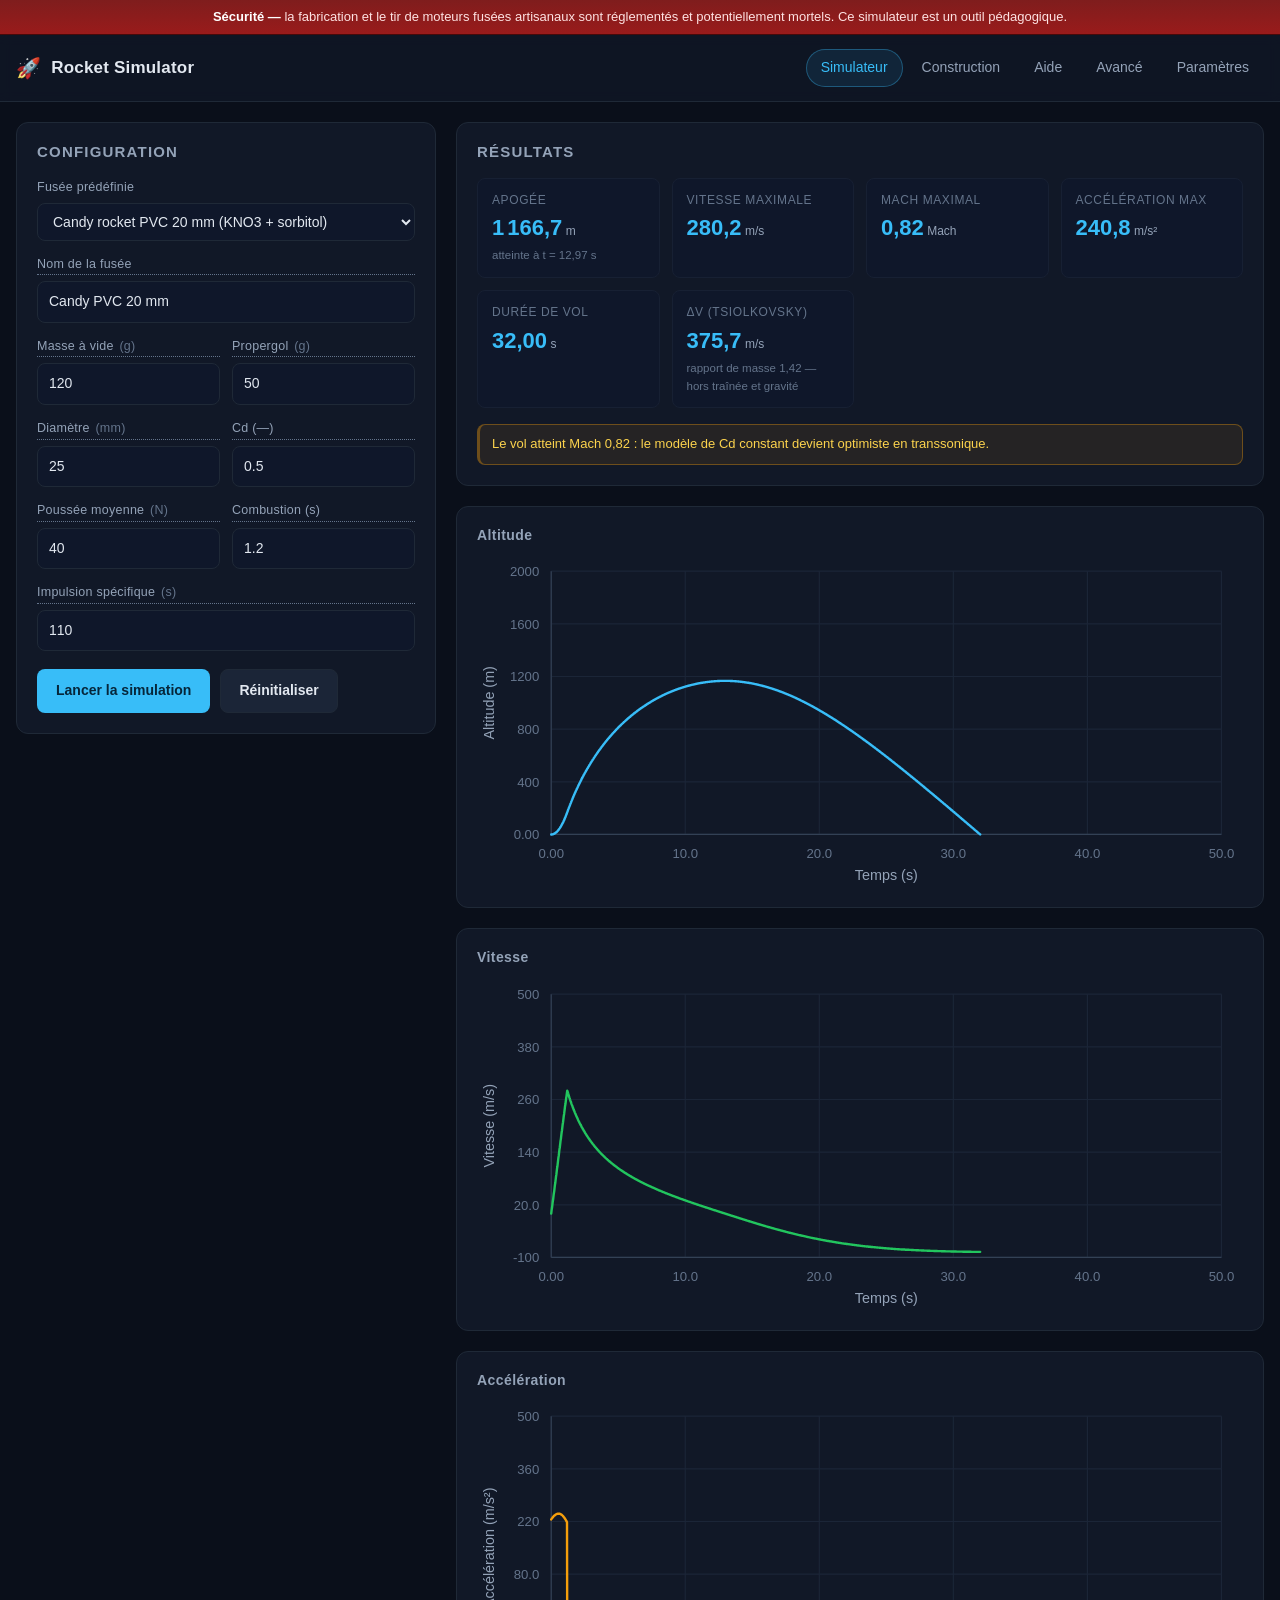
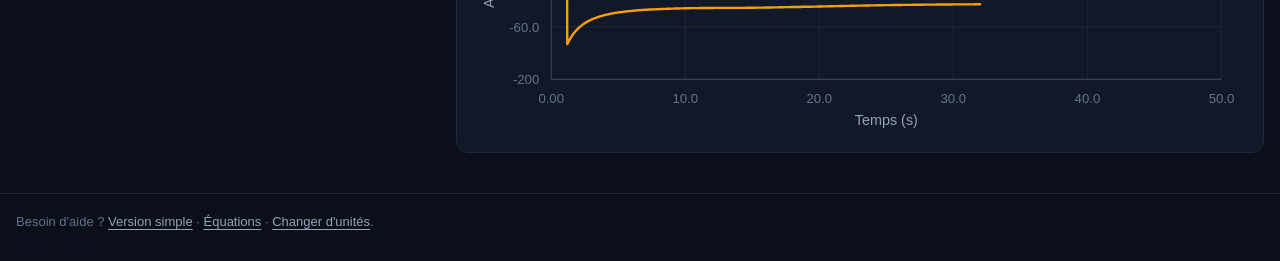
==== index.html @ daa478bb "init: rocket-simulator" ====
<!DOCTYPE html>
<html lang="fr">
<head>
  <meta charset="utf-8">
  <meta name="viewport" content="width=device-width, initial-scale=1">
  <title>Simulateur — Rocket Simulator</title>
  <meta name="description" content="Simulateur 1D de vol de fusée artisanale.">
  <link rel="icon" type="image/svg+xml" href="assets/favicon.svg">
  <link rel="stylesheet" href="css/reset.css">
  <link rel="stylesheet" href="css/style.css">
  <link rel="stylesheet" href="css/components.css">
</head>
<body>

  <p class="safety-banner" role="alert">
    <strong>Sécurité —</strong> la fabrication et le tir de moteurs fusées artisanaux sont
    réglementés et potentiellement mortels. Ce simulateur est un outil pédagogique.
  </p>

  <header class="site-header">
    <div class="wrap header-inner">
      <a class="brand" href="index.html">
        <span class="brand-mark" aria-hidden="true">🚀</span>
        <span>Rocket&nbsp;Simulator</span>
      </a>
      <nav class="site-nav" aria-label="Navigation principale">
        <a href="index.html" class="is-active" aria-current="page">Simulateur</a>
        <a href="builder.html">Construction</a>
        <a href="help.html">Aide</a>
        <a href="advanced.html">Avancé</a>
        <a href="settings.html">Paramètres</a>
      </nav>
    </div>
  </header>

  <main class="wrap layout">

    <section class="card" aria-labelledby="config-title">
      <h2 id="config-title" class="card-title">Configuration</h2>

      <label class="field">
        <span class="field-label">Fusée prédéfinie</span>
        <select id="preset-select"></select>
      </label>

      <form id="rocket-form" novalidate autocomplete="off">
        <label class="field">
          <span class="field-label" data-tip="Nom libre, sans effet sur la simulation.">Nom de la fusée</span>
          <input type="text" id="name" name="name" value="Ma fusée">
        </label>

        <div class="field-row">
          <label class="field">
            <span class="field-label" data-tip="Masse de la fusée sans le carburant (coque, coiffe, ailerettes)." tabindex="0">
              Masse à vide <span class="field-unit" data-unit-for="mass">(g)</span>
            </span>
            <input type="number" id="dryMass" name="dryMass" value="120" min="0.001" step="0.1">
          </label>
          <label class="field">
            <span class="field-label" data-tip="Masse du mélange carburant + comburant qui brûle pendant la combustion." tabindex="0">
              Propergol <span class="field-unit" data-unit-for="mass">(g)</span>
            </span>
            <input type="number" id="propellantMass" name="propellantMass" value="50" min="0" step="0.1">
          </label>
        </div>

        <div class="field-row">
          <label class="field">
            <span class="field-label" data-tip="Diamètre extérieur du corps de la fusée. Plus il est grand, plus la traînée est forte." tabindex="0">
              Diamètre <span class="field-unit" data-unit-for="length">(mm)</span>
            </span>
            <input type="number" id="diameter" name="diameter" value="25" min="1" step="0.1">
          </label>
          <label class="field">
            <span class="field-label" data-tip="Coefficient de traînée, sans unité. 0,3 = très aérodynamique ; 1,0 = forme plate." tabindex="0">
              Cd (—)
            </span>
            <input type="number" id="cd" name="cd" value="0.5" min="0.01" step="0.01">
          </label>
        </div>

        <div class="field-row">
          <label class="field">
            <span class="field-label" data-tip="Force exercée par le moteur pendant la combustion. 1 N ≈ poids d'une pomme (100 g)." tabindex="0">
              Poussée moyenne <span class="field-unit" data-unit-for="force">(N)</span>
            </span>
            <input type="number" id="thrust" name="thrust" value="40" min="0" step="0.1">
          </label>
          <label class="field">
            <span class="field-label" data-tip="Temps pendant lequel le moteur produit de la poussée." tabindex="0">
              Combustion (s)
            </span>
            <input type="number" id="burnTime" name="burnTime" value="1.2" min="0" step="0.01">
          </label>
        </div>

        <label class="field">
          <span class="field-label" data-tip="Impulsion spécifique : note d'efficacité du couple carburant/comburant. Solide amateur ≈ 100–130 s ; liquide pro ≈ 300–450 s." tabindex="0">
            Impulsion spécifique <span class="field-unit" data-unit-for="isp">(s)</span>
          </span>
          <input type="number" id="isp" name="isp" value="110" min="1" step="1">
        </label>
      </form>

      <div class="actions">
        <button type="button" class="btn btn-primary" id="run">Lancer la simulation</button>
        <button type="button" class="btn btn-ghost" id="reset">Réinitialiser</button>
      </div>

      <p class="errors" id="form-errors" role="status" aria-live="polite"></p>
    </section>

    <section class="col-right">
      <div class="card">
        <h2 class="card-title">Résultats</h2>
        <div id="results"></div>
      </div>

      <div class="card">
        <h3 class="chart-title">Altitude</h3>
        <div class="chart-host" id="chart-altitude"></div>
      </div>

      <div class="card">
        <h3 class="chart-title">Vitesse</h3>
        <div class="chart-host" id="chart-velocity"></div>
      </div>

      <div class="card">
        <h3 class="chart-title">Accélération</h3>
        <div class="chart-host" id="chart-acceleration"></div>
      </div>
    </section>

  </main>

  <footer class="site-footer">
    <div class="wrap">
      Besoin d'aide ? <a href="help.html">Version simple</a> ·
      <a href="advanced.html">Équations</a> ·
      <a href="settings.html">Changer d'unités</a>.
    </div>
  </footer>

  <script type="module" src="js/main.js"></script>
</body>
</html>
---- css/style.css ----
/* ==========================================================================
   1. Variables de thème
   ========================================================================== */
:root {
  --bg: #0a0f1a;
  --surface: #111827;
  --surface-alt: #0f172a;
  --border: #1f2937;
  --border-soft: #172033;

  --text: #e2e8f0;
  --text-muted: #94a3b8;
  --text-dim: #64748b;

  --accent: #38bdf8;
  --accent-strong: #0ea5e9;
  --ok: #22c55e;
  --warn: #f59e0b;
  --danger: #dc2626;

  --radius: 12px;
  --radius-sm: 8px;
  --pad: 20px;
  --gap: 20px;

  --font-sans: -apple-system, BlinkMacSystemFont, "Segoe UI", Roboto, Helvetica, Arial, sans-serif;
  --font-mono: ui-monospace, SFMono-Regular, Menlo, Consolas, "Liberation Mono", monospace;

  --shadow: 0 10px 30px rgba(0, 0, 0, 0.35);
  --max-width: 1280px;
}

/* ==========================================================================
   2. Base
   ========================================================================== */
body {
  background: var(--bg);
  color: var(--text);
  font-family: var(--font-sans);
  font-size: 15px;
  line-height: 1.55;
  min-height: 100vh;
  display: flex;
  flex-direction: column;
}

h1, h2, h3 {
  line-height: 1.25;
  font-weight: 650;
}

code, kbd, pre {
  font-family: var(--font-mono);
  font-size: 0.9em;
}

.wrap {
  width: 100%;
  max-width: var(--max-width);
  margin-inline: auto;
  padding-inline: 16px;
}

/* ==========================================================================
   3. Bandeau de sécurité (fixe, non fermable)
   ========================================================================== */
.safety-banner {
  position: sticky;
  top: 0;
  z-index: 100;
  background: linear-gradient(180deg, #7f1d1d, #991b1b);
  color: #fee2e2;
  font-size: 13px;
  line-height: 1.4;
  padding: 8px 16px;
  border-bottom: 1px solid #450a0a;
  text-align: center;
}

.safety-banner strong {
  color: #fff;
}

/* ==========================================================================
   4. En-tête + navigation
   ========================================================================== */
.site-header {
  border-bottom: 1px solid var(--border);
  background: rgba(17, 24, 39, 0.72);
  backdrop-filter: blur(6px);
}

.header-inner {
  display: flex;
  flex-wrap: wrap;
  align-items: center;
  justify-content: space-between;
  gap: 12px;
  padding-block: 14px;
}

.brand {
  display: inline-flex;
  align-items: center;
  gap: 10px;
  font-weight: 700;
  font-size: 17px;
  letter-spacing: 0.2px;
}

.brand-mark {
  font-size: 20px;
}

.site-nav {
  display: flex;
  flex-wrap: wrap;
  gap: 4px;
}

.site-nav a {
  padding: 7px 14px;
  border-radius: 999px;
  font-size: 14px;
  color: var(--text-muted);
  border: 1px solid transparent;
  transition: background 0.15s, color 0.15s, border-color 0.15s;
}

.site-nav a:hover {
  color: var(--text);
  background: #1b2537;
}

.site-nav a.is-active {
  color: var(--accent);
  background: rgba(56, 189, 248, 0.1);
  border-color: rgba(56, 189, 248, 0.35);
}

/* ==========================================================================
   5. Layout principal
   ========================================================================== */
main.layout {
  flex: 1;
  display: grid;
  grid-template-columns: minmax(320px, 420px) minmax(0, 1fr);
  gap: var(--gap);
  align-items: start;
  padding-block: var(--gap) 40px;
}

.col-right {
  display: grid;
  gap: var(--gap);
  min-width: 0;
}

.grid-2 {
  display: grid;
  grid-template-columns: repeat(auto-fit, minmax(280px, 1fr));
  gap: var(--gap);
}

/* ==========================================================================
   6. Pied de page
   ========================================================================== */
.site-footer {
  border-top: 1px solid var(--border);
  padding: 18px 0 28px;
  color: var(--text-dim);
  font-size: 13px;
}

.site-footer a {
  color: var(--text-muted);
  text-decoration: underline;
  text-underline-offset: 3px;
}

.site-footer a:hover {
  color: var(--accent);
}

/* ==========================================================================
   7. Responsive — 768px
   ========================================================================== */
@media (max-width: 768px) {
  main.layout {
    grid-template-columns: 1fr;
  }

  .header-inner {
    justify-content: center;
  }

  .safety-banner {
    font-size: 12px;
  }
}
---- css/components.css ----
/* ==========================================================================
   1. Cartes
   ========================================================================== */
.card {
  background: var(--surface);
  border: 1px solid var(--border);
  border-radius: var(--radius);
  padding: var(--pad);
}

.card + .card {
  margin-top: 0;
}

.card-title {
  font-size: 15px;
  text-transform: uppercase;
  letter-spacing: 0.08em;
  color: var(--text-muted);
  margin-bottom: 16px;
}

.chart-title {
  font-size: 14px;
  color: var(--text-muted);
  margin-bottom: 8px;
  letter-spacing: 0.03em;
}

/* ==========================================================================
   2. Boutons
   ========================================================================== */
.btn {
  display: inline-flex;
  align-items: center;
  justify-content: center;
  gap: 8px;
  padding: 10px 18px;
  border-radius: var(--radius-sm);
  font-size: 14px;
  font-weight: 600;
  border: 1px solid transparent;
  transition: background 0.15s, border-color 0.15s, color 0.15s, transform 0.05s;
}

.btn:active {
  transform: translateY(1px);
}

.btn-primary {
  background: var(--accent);
  color: #06263a;
}

.btn-primary:hover {
  background: var(--accent-strong);
}

.btn-ghost {
  background: #1b2537;
  color: var(--text);
  border-color: var(--border);
}

.btn-ghost:hover {
  background: #243149;
}

.btn:focus-visible {
  outline: 2px solid var(--accent);
  outline-offset: 2px;
}

.actions {
  display: flex;
  flex-wrap: wrap;
  gap: 10px;
  margin-top: 18px;
}

/* ==========================================================================
   3. Formulaires
   ========================================================================== */
.field {
  display: block;
  margin-bottom: 14px;
}

.field-label {
  display: block;
  font-size: 12.5px;
  color: var(--text-muted);
  margin-bottom: 6px;
  letter-spacing: 0.02em;
}

.field-row {
  display: grid;
  grid-template-columns: 1fr 1fr;
  gap: 12px;
}

input[type="text"],
input[type="number"],
select {
  width: 100%;
  background: var(--surface-alt);
  border: 1px solid var(--border);
  border-radius: var(--radius-sm);
  padding: 9px 11px;
  font-size: 14px;
  color: var(--text);
  transition: border-color 0.15s, box-shadow 0.15s;
}

input:focus,
select:focus {
  outline: none;
  border-color: var(--accent);
  box-shadow: 0 0 0 3px rgba(56, 189, 248, 0.16);
}

input[type="number"] {
  font-variant-numeric: tabular-nums;
}

.errors {
  margin-top: 12px;
  font-size: 13px;
  color: #fca5a5;
  display: none;
}

.errors.is-visible {
  display: block;
}

/* ==========================================================================
   4. Statistiques
   ========================================================================== */
.stat-grid {
  display: grid;
  grid-template-columns: repeat(auto-fit, minmax(150px, 1fr));
  gap: 12px;
}

.stat {
  background: var(--surface-alt);
  border: 1px solid var(--border-soft);
  border-radius: var(--radius-sm);
  padding: 12px 14px;
  display: flex;
  flex-direction: column;
  gap: 2px;
}

.stat-label {
  font-size: 12px;
  color: var(--text-dim);
  text-transform: uppercase;
  letter-spacing: 0.05em;
}

.stat-value {
  font-size: 22px;
  font-weight: 700;
  font-variant-numeric: tabular-nums;
  color: var(--accent);
}

.stat-value small {
  font-size: 12px;
  font-weight: 500;
  color: var(--text-muted);
}

.stat-hint {
  font-size: 11.5px;
  color: var(--text-dim);
}

/* ==========================================================================
   5. Avertissements
   ========================================================================== */
.warn-list {
  margin-top: 16px;
  display: grid;
  gap: 8px;
}

.warn-list li {
  background: rgba(245, 158, 11, 0.09);
  border: 1px solid rgba(245, 158, 11, 0.35);
  border-left-width: 3px;
  border-radius: var(--radius-sm);
  padding: 9px 12px;
  font-size: 13px;
  color: #fcd34d;
}

/* ==========================================================================
   6. Graphiques SVG
   ========================================================================== */
.chart-host {
  position: relative;
  width: 100%;
}

.chart {
  width: 100%;
  height: auto;
  overflow: visible;
}

.chart-grid {
  stroke: #1b2537;
  stroke-width: 1;
}

.chart-axis {
  stroke: #334155;
  stroke-width: 1;
}

.chart-tick {
  fill: var(--text-dim);
  font-size: 11px;
  font-family: var(--font-sans);
}

.chart-label {
  fill: var(--text-muted);
  font-size: 12px;
  font-family: var(--font-sans);
}

.chart-crosshair {
  stroke: var(--accent);
  stroke-width: 1;
  stroke-dasharray: 3 3;
}

.chart-tooltip {
  position: absolute;
  transform: translate(-50%, -150%);
  background: #020617;
  border: 1px solid var(--border);
  border-radius: 6px;
  padding: 4px 9px;
  font-size: 12px;
  font-variant-numeric: tabular-nums;
  white-space: nowrap;
  pointer-events: none;
  color: var(--text);
  box-shadow: var(--shadow);
}

/* ==========================================================================
   7. Builder — tableau des pièces & indicateur de stabilité
   ========================================================================== */
.parts-table {
  font-size: 13.5px;
}

.parts-table th,
.parts-table td {
  text-align: left;
  padding: 7px 10px;
  border-bottom: 1px solid var(--border-soft);
}

.parts-table th {
  color: var(--text-dim);
  font-weight: 500;
  font-size: 12px;
  text-transform: uppercase;
  letter-spacing: 0.05em;
}

.parts-table td.num {
  text-align: right;
  font-variant-numeric: tabular-nums;
}

.stability {
  display: flex;
  align-items: center;
  gap: 14px;
  margin-top: 8px;
  flex-wrap: wrap;
}

.stability-badge {
  font-size: 15px;
  font-weight: 700;
  padding: 8px 16px;
  border-radius: 999px;
  border: 1px solid;
  font-variant-numeric: tabular-nums;
}

.stability-badge[data-level="ok"] {
  color: var(--ok);
  border-color: rgba(34, 197, 94, 0.5);
  background: rgba(34, 197, 94, 0.1);
}

.stability-badge[data-level="warn"] {
  color: var(--warn);
  border-color: rgba(245, 158, 11, 0.5);
  background: rgba(245, 158, 11, 0.1);
}

.stability-badge[data-level="bad"] {
  color: #f87171;
  border-color: rgba(220, 38, 38, 0.5);
  background: rgba(220, 38, 38, 0.12);
}

.stability-text {
  font-size: 13px;
  color: var(--text-muted);
}

/* ==========================================================================
   8. Contenu éditorial (about)
   ========================================================================== */
.prose h2 {
  font-size: 20px;
  margin: 28px 0 10px;
}

.prose h2:first-child {
  margin-top: 0;
}

.prose h3 {
  font-size: 16px;
  margin: 20px 0 6px;
}

.prose p,
.prose li {
  color: var(--text-muted);
  margin-bottom: 10px;
}

.prose ul {
  list-style: disc;
  padding-left: 22px;
}

.prose li {
  margin-bottom: 6px;
}

.prose code {
  background: var(--surface-alt);
  border: 1px solid var(--border);
  border-radius: 5px;
  padding: 1px 6px;
  color: var(--accent);
}

.prose a {
  color: var(--accent);
  text-decoration: underline;
  text-underline-offset: 3px;
}

.callout {
  background: var(--surface-alt);
  border: 1px solid var(--border);
  border-left: 3px solid var(--accent);
  border-radius: var(--radius-sm);
  padding: 14px 16px;
  margin: 16px 0;
}

.callout-danger {
  border-left-color: var(--danger);
  background: rgba(220, 38, 38, 0.07);
}
/* ==========================================================================
   9. Tooltips (data-tip)
   ========================================================================== */
[data-tip] {
  position: relative;
  cursor: help;
  border-bottom: 1px dotted var(--text-dim);
}

[data-tip]:hover::after,
[data-tip]:focus-visible::after {
  content: attr(data-tip);
  position: absolute;
  bottom: calc(100% + 6px);
  left: 0;
  z-index: 200;
  width: max-content;
  max-width: 280px;
  padding: 8px 11px;
  background: #020617;
  color: var(--text);
  border: 1px solid var(--border);
  border-radius: 6px;
  font-size: 12px;
  font-weight: 400;
  line-height: 1.45;
  text-transform: none;
  letter-spacing: 0;
  white-space: normal;
  text-align: left;
  box-shadow: var(--shadow);
  pointer-events: none;
}

[data-tip]:focus-visible {
  outline: 2px solid var(--accent);
  outline-offset: 2px;
}

/* ==========================================================================
   10. Paramètres — blocs d'unités
   ========================================================================== */
.unit-card {
  margin-bottom: 16px;
}

.radio-row {
  display: flex;
  flex-wrap: wrap;
  gap: 8px;
}

.radio-pill {
  display: inline-flex;
  align-items: center;
  gap: 6px;
  padding: 7px 13px;
  border: 1px solid var(--border);
  border-radius: 999px;
  background: var(--surface-alt);
  font-size: 13.5px;
  cursor: pointer;
  transition: border-color 0.15s, background 0.15s;
}

.radio-pill:hover {
  border-color: var(--accent);
}

.radio-pill input[type="radio"] {
  accent-color: var(--accent);
  margin: 0;
}

.radio-pill:has(input:checked) {
  border-color: var(--accent);
  background: rgba(56, 189, 248, 0.1);
  color: var(--accent);
}

.unit-preview {
  margin-top: 8px;
  font-size: 12px;
  color: var(--text-dim);
  font-family: var(--font-mono);
}

.field-unit {
  color: var(--text-dim);
  font-weight: 400;
  margin-left: 2px;
}

/* ==========================================================================
   11. Texte de prose simplifié (help)
   ========================================================================== */
.prose-help h1 {
  font-size: 22px;
  margin-bottom: 14px;
}

.prose-help h2 {
  font-size: 18px;
  margin: 24px 0 8px;
  color: var(--accent);
}

.prose-help p,
.prose-help li {
  color: var(--text-muted);
  margin-bottom: 10px;
}

.prose-help ul {
  list-style: disc;
  padding-left: 22px;
}

.prose-help strong {
  color: var(--text);
}

.prose-help a {
  color: var(--accent);
  text-decoration: underline;
  text-underline-offset: 3px;
}
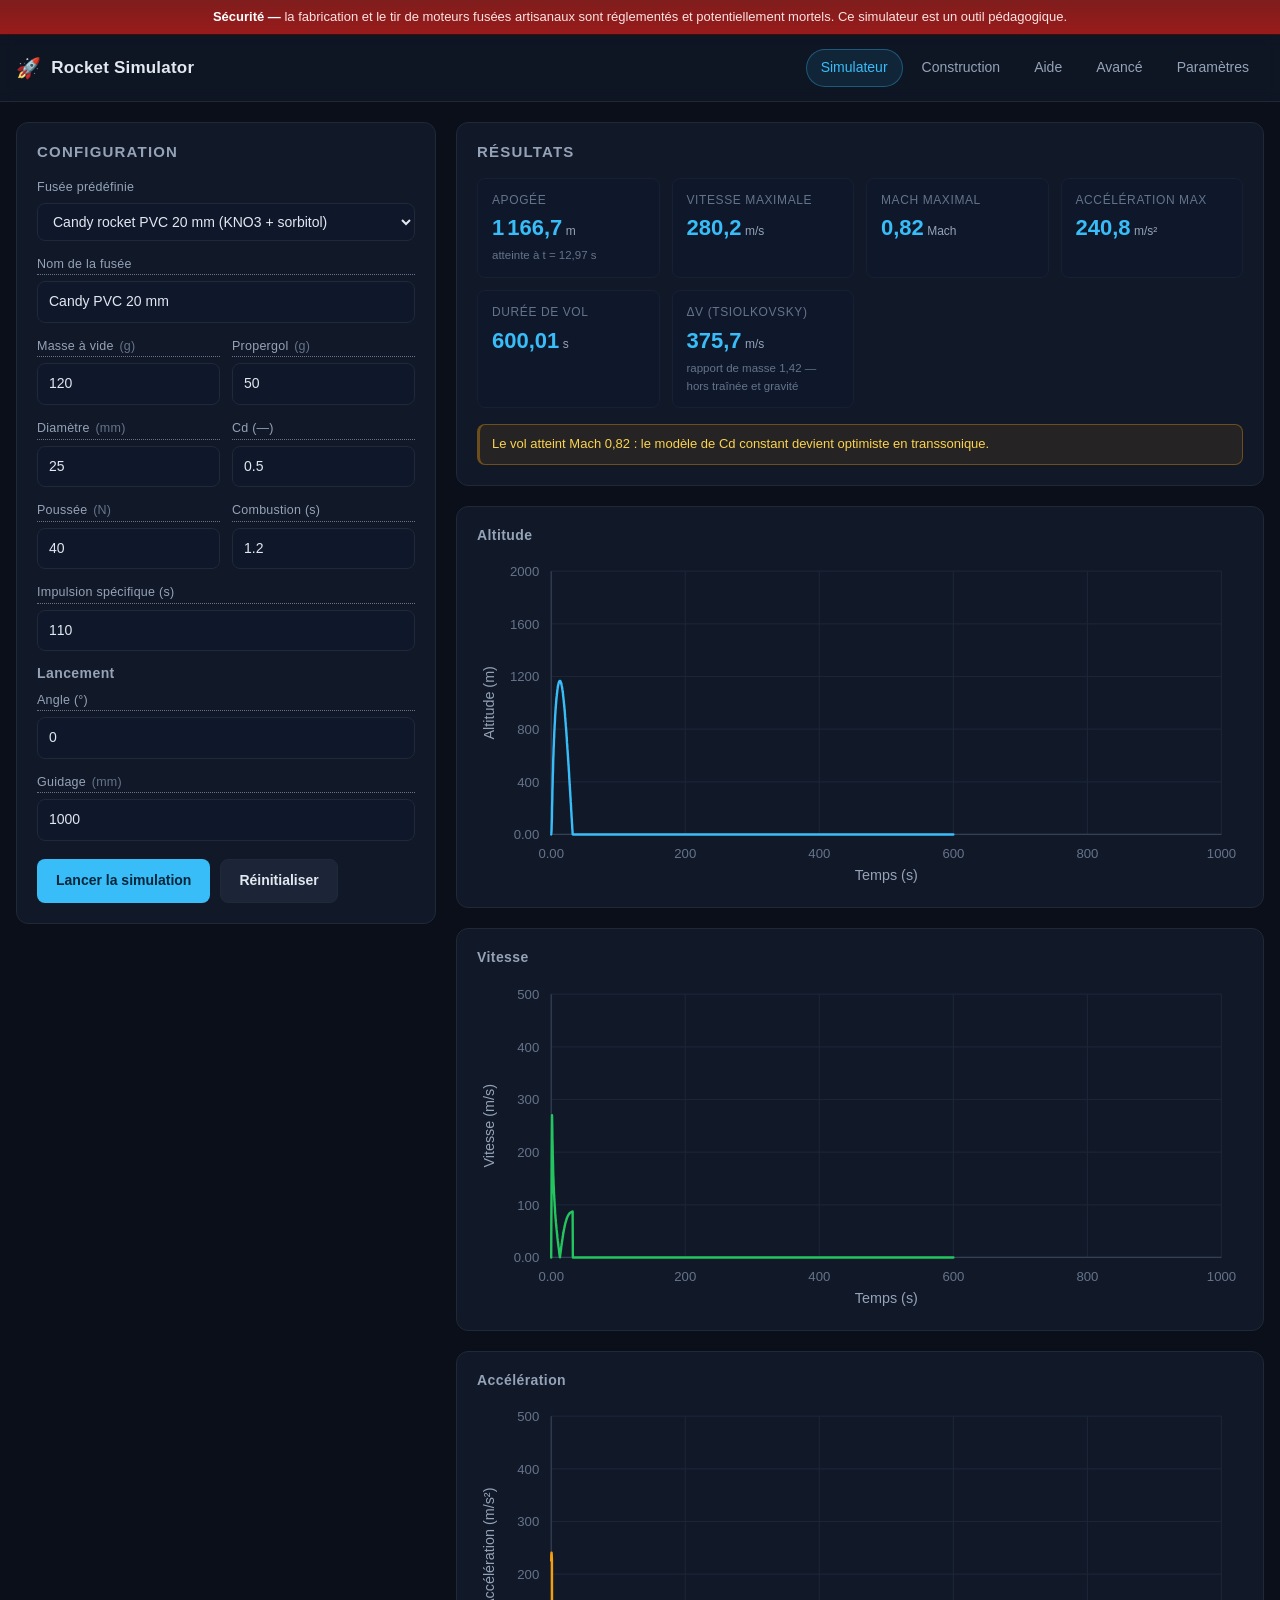
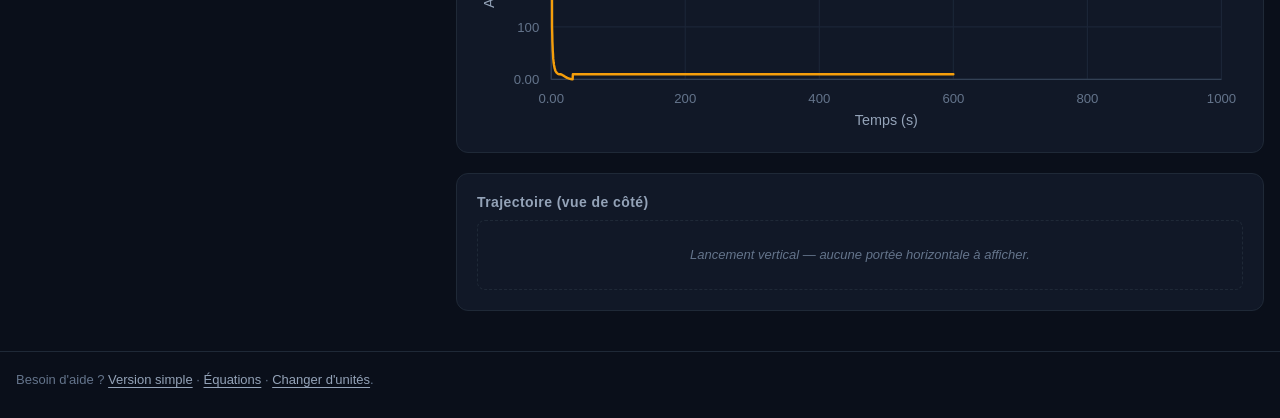
==== commit f48ad218: "add(fonction): ajout d'un lanceur paramètrables pour une meilleur simulation" ====
--- a/index.html
+++ b/index.html
@@ -4,7 +4,7 @@
   <meta charset="utf-8">
   <meta name="viewport" content="width=device-width, initial-scale=1">
   <title>Simulateur — Rocket Simulator</title>
-  <meta name="description" content="Simulateur 1D de vol de fusée artisanale.">
+  <meta name="description" content="Simulateur 2D de vol de fusée artisanale.">
   <link rel="icon" type="image/svg+xml" href="assets/favicon.svg">
   <link rel="stylesheet" href="css/reset.css">
   <link rel="stylesheet" href="css/style.css">
@@ -57,7 +57,7 @@
             <input type="number" id="dryMass" name="dryMass" value="120" min="0.001" step="0.1">
           </label>
           <label class="field">
-            <span class="field-label" data-tip="Masse du mélange carburant + comburant qui brûle pendant la combustion." tabindex="0">
+            <span class="field-label" data-tip="Masse du mélange carburant + comburant qui brûle." tabindex="0">
               Propergol <span class="field-unit" data-unit-for="mass">(g)</span>
             </span>
             <input type="number" id="propellantMass" name="propellantMass" value="50" min="0" step="0.1">
@@ -66,13 +66,13 @@
 
         <div class="field-row">
           <label class="field">
-            <span class="field-label" data-tip="Diamètre extérieur du corps de la fusée. Plus il est grand, plus la traînée est forte." tabindex="0">
+            <span class="field-label" data-tip="Diamètre extérieur du corps de la fusée." tabindex="0">
               Diamètre <span class="field-unit" data-unit-for="length">(mm)</span>
             </span>
             <input type="number" id="diameter" name="diameter" value="25" min="1" step="0.1">
           </label>
           <label class="field">
-            <span class="field-label" data-tip="Coefficient de traînée, sans unité. 0,3 = très aérodynamique ; 1,0 = forme plate." tabindex="0">
+            <span class="field-label" data-tip="Coefficient de traînée (sans unité). 0,3 = très aérodynamique ; 1,0 = forme plate." tabindex="0">
               Cd (—)
             </span>
             <input type="number" id="cd" name="cd" value="0.5" min="0.01" step="0.01">
@@ -81,8 +81,8 @@
 
         <div class="field-row">
           <label class="field">
-            <span class="field-label" data-tip="Force exercée par le moteur pendant la combustion. 1 N ≈ poids d'une pomme (100 g)." tabindex="0">
-              Poussée moyenne <span class="field-unit" data-unit-for="force">(N)</span>
+            <span class="field-label" data-tip="Force exercée par le moteur. 1 N ≈ poids d'une pomme (100 g)." tabindex="0">
+              Poussée <span class="field-unit" data-unit-for="force">(N)</span>
             </span>
             <input type="number" id="thrust" name="thrust" value="40" min="0" step="0.1">
           </label>
@@ -95,10 +95,26 @@
         </div>
 
         <label class="field">
-          <span class="field-label" data-tip="Impulsion spécifique : note d'efficacité du couple carburant/comburant. Solide amateur ≈ 100–130 s ; liquide pro ≈ 300–450 s." tabindex="0">
-            Impulsion spécifique <span class="field-unit" data-unit-for="isp">(s)</span>
+          <span class="field-label" data-tip="Impulsion spécifique : note d'efficacité du carburant. Solide amateur ≈ 100–130 s." tabindex="0">
+            Impulsion spécifique (s)
           </span>
           <input type="number" id="isp" name="isp" value="110" min="1" step="1">
+        </label>
+
+        <h3 class="chart-title">Lancement</h3>
+
+        <label class="field">
+          <span class="field-label" data-tip="Inclinaison depuis la verticale. 0° = tir vertical. Au-delà de 45°, la portée devient très importante." tabindex="0">
+            Angle (°)
+          </span>
+          <input type="number" id="launchAngle" name="launchAngle" value="0" min="0" max="80" step="1">
+        </label>
+
+        <label class="field">
+          <span class="field-label" data-tip="Longueur de la rampe ou du tube qui guide la fusée au décollage. 0 = lancement libre." tabindex="0">
+            Guidage <span class="field-unit" data-unit-for="length">(mm)</span>
+          </span>
+          <input type="number" id="railLength" name="railLength" value="1000" min="0" step="10">
         </label>
       </form>
 
@@ -130,6 +146,11 @@
         <h3 class="chart-title">Accélération</h3>
         <div class="chart-host" id="chart-acceleration"></div>
       </div>
+
+      <div class="card">
+        <h3 class="chart-title">Trajectoire (vue de côté)</h3>
+        <div class="chart-host" id="chart-trajectory"></div>
+      </div>
     </section>
 
   </main>
--- a/css/components.css
+++ b/css/components.css
@@ -8,9 +8,7 @@
   padding: var(--pad);
 }
 
-.card + .card {
-  margin-top: 0;
-}
+.card + .card { margin-top: 0; }
 
 .card-title {
   font-size: 15px;
@@ -43,33 +41,19 @@
   transition: background 0.15s, border-color 0.15s, color 0.15s, transform 0.05s;
 }
 
-.btn:active {
-  transform: translateY(1px);
-}
-
-.btn-primary {
-  background: var(--accent);
-  color: #06263a;
-}
-
-.btn-primary:hover {
-  background: var(--accent-strong);
-}
+.btn:active { transform: translateY(1px); }
+
+.btn-primary { background: var(--accent); color: #06263a; }
+.btn-primary:hover { background: var(--accent-strong); }
 
 .btn-ghost {
   background: #1b2537;
   color: var(--text);
   border-color: var(--border);
 }
-
-.btn-ghost:hover {
-  background: #243149;
-}
-
-.btn:focus-visible {
-  outline: 2px solid var(--accent);
-  outline-offset: 2px;
-}
+.btn-ghost:hover { background: #243149; }
+
+.btn:focus-visible { outline: 2px solid var(--accent); outline-offset: 2px; }
 
 .actions {
   display: flex;
@@ -120,9 +104,7 @@
   box-shadow: 0 0 0 3px rgba(56, 189, 248, 0.16);
 }
 
-input[type="number"] {
-  font-variant-numeric: tabular-nums;
-}
+input[type="number"] { font-variant-numeric: tabular-nums; }
 
 .errors {
   margin-top: 12px;
@@ -130,10 +112,7 @@
   color: #fca5a5;
   display: none;
 }
-
-.errors.is-visible {
-  display: block;
-}
+.errors.is-visible { display: block; }
 
 /* ==========================================================================
    4. Statistiques
@@ -174,10 +153,7 @@
   color: var(--text-muted);
 }
 
-.stat-hint {
-  font-size: 11.5px;
-  color: var(--text-dim);
-}
+.stat-hint { font-size: 11.5px; color: var(--text-dim); }
 
 /* ==========================================================================
    5. Avertissements
@@ -212,27 +188,10 @@
   overflow: visible;
 }
 
-.chart-grid {
-  stroke: #1b2537;
-  stroke-width: 1;
-}
-
-.chart-axis {
-  stroke: #334155;
-  stroke-width: 1;
-}
-
-.chart-tick {
-  fill: var(--text-dim);
-  font-size: 11px;
-  font-family: var(--font-sans);
-}
-
-.chart-label {
-  fill: var(--text-muted);
-  font-size: 12px;
-  font-family: var(--font-sans);
-}
+.chart-grid { stroke: #1b2537; stroke-width: 1; }
+.chart-axis { stroke: #334155; stroke-width: 1; }
+.chart-tick { fill: var(--text-dim); font-size: 11px; font-family: var(--font-sans); }
+.chart-label { fill: var(--text-muted); font-size: 12px; font-family: var(--font-sans); }
 
 .chart-crosshair {
   stroke: var(--accent);
@@ -255,12 +214,20 @@
   box-shadow: var(--shadow);
 }
 
-/* ==========================================================================
-   7. Builder — tableau des pièces & indicateur de stabilité
-   ========================================================================== */
-.parts-table {
-  font-size: 13.5px;
-}
+.chart-empty {
+  padding: 24px;
+  text-align: center;
+  color: var(--text-dim);
+  font-size: 13px;
+  font-style: italic;
+  border: 1px dashed var(--border);
+  border-radius: var(--radius-sm);
+}
+
+/* ==========================================================================
+   7. Builder — tableau & stabilité
+   ========================================================================== */
+.parts-table { font-size: 13.5px; }
 
 .parts-table th,
 .parts-table td {
@@ -304,40 +271,25 @@
   border-color: rgba(34, 197, 94, 0.5);
   background: rgba(34, 197, 94, 0.1);
 }
-
 .stability-badge[data-level="warn"] {
   color: var(--warn);
   border-color: rgba(245, 158, 11, 0.5);
   background: rgba(245, 158, 11, 0.1);
 }
-
 .stability-badge[data-level="bad"] {
   color: #f87171;
   border-color: rgba(220, 38, 38, 0.5);
   background: rgba(220, 38, 38, 0.12);
 }
 
-.stability-text {
-  font-size: 13px;
-  color: var(--text-muted);
-}
-
-/* ==========================================================================
-   8. Contenu éditorial (about)
-   ========================================================================== */
-.prose h2 {
-  font-size: 20px;
-  margin: 28px 0 10px;
-}
-
-.prose h2:first-child {
-  margin-top: 0;
-}
-
-.prose h3 {
-  font-size: 16px;
-  margin: 20px 0 6px;
-}
+.stability-text { font-size: 13px; color: var(--text-muted); }
+
+/* ==========================================================================
+   8. Contenu éditorial (about / advanced)
+   ========================================================================== */
+.prose h2 { font-size: 20px; margin: 28px 0 10px; }
+.prose h2:first-child { margin-top: 0; }
+.prose h3 { font-size: 16px; margin: 20px 0 6px; }
 
 .prose p,
 .prose li {
@@ -345,14 +297,8 @@
   margin-bottom: 10px;
 }
 
-.prose ul {
-  list-style: disc;
-  padding-left: 22px;
-}
-
-.prose li {
-  margin-bottom: 6px;
-}
+.prose ul { list-style: disc; padding-left: 22px; }
+.prose li { margin-bottom: 6px; }
 
 .prose code {
   background: var(--surface-alt);
@@ -381,6 +327,7 @@
   border-left-color: var(--danger);
   background: rgba(220, 38, 38, 0.07);
 }
+
 /* ==========================================================================
    9. Tooltips (data-tip)
    ========================================================================== */
@@ -423,9 +370,7 @@
 /* ==========================================================================
    10. Paramètres — blocs d'unités
    ========================================================================== */
-.unit-card {
-  margin-bottom: 16px;
-}
+.unit-card { margin-bottom: 16px; }
 
 .radio-row {
   display: flex;
@@ -446,14 +391,8 @@
   transition: border-color 0.15s, background 0.15s;
 }
 
-.radio-pill:hover {
-  border-color: var(--accent);
-}
-
-.radio-pill input[type="radio"] {
-  accent-color: var(--accent);
-  margin: 0;
-}
+.radio-pill:hover { border-color: var(--accent); }
+.radio-pill input[type="radio"] { accent-color: var(--accent); margin: 0; }
 
 .radio-pill:has(input:checked) {
   border-color: var(--accent);
@@ -475,18 +414,10 @@
 }
 
 /* ==========================================================================
-   11. Texte de prose simplifié (help)
-   ========================================================================== */
-.prose-help h1 {
-  font-size: 22px;
-  margin-bottom: 14px;
-}
-
-.prose-help h2 {
-  font-size: 18px;
-  margin: 24px 0 8px;
-  color: var(--accent);
-}
+   11. Prose simplifiée (help)
+   ========================================================================== */
+.prose-help h1 { font-size: 22px; margin-bottom: 14px; }
+.prose-help h2 { font-size: 18px; margin: 24px 0 8px; color: var(--accent); }
 
 .prose-help p,
 .prose-help li {
@@ -494,17 +425,90 @@
   margin-bottom: 10px;
 }
 
-.prose-help ul {
-  list-style: disc;
-  padding-left: 22px;
-}
-
-.prose-help strong {
-  color: var(--text);
-}
+.prose-help ul { list-style: disc; padding-left: 22px; }
+.prose-help strong { color: var(--text); }
 
 .prose-help a {
   color: var(--accent);
   text-decoration: underline;
   text-underline-offset: 3px;
+}
+
+/* ==========================================================================
+   12. Diagramme (builder) — highlight + guide
+   ========================================================================== */
+.dgm-shape {
+  transition: stroke 0.15s ease, stroke-width 0.15s ease, filter 0.15s ease;
+}
+
+.dgm-group.is-focus .dgm-shape {
+  stroke: #fbbf24;
+  stroke-width: 3;
+  filter: drop-shadow(0 0 6px rgba(251, 191, 36, 0.75));
+}
+
+.dgm-guide { display: none; pointer-events: none; }
+.dgm-guide.is-visible { display: block; }
+
+.diagram-hint {
+  margin-top: 12px;
+  font-size: 12.5px;
+  color: var(--text-dim);
+  text-align: center;
+  font-style: italic;
+}
+
+.diagram-launch {
+  margin-top: 10px;
+  font-size: 13px;
+  color: var(--text-muted);
+  text-align: center;
+}
+
+.diagram-launch strong { color: var(--accent); }
+
+#rocket-diagram {
+  display: flex;
+  justify-content: center;
+}
+
+#rocket-diagram svg.chart {
+  width: auto;
+  height: auto;
+  max-width: 100%;
+  max-height: min(52vh, 460px);
+  margin-inline: auto;
+}
+
+.field[data-diagram] { cursor: help; }
+
+.field[data-diagram]:hover .field-label,
+.field[data-diagram]:focus-within .field-label {
+  color: var(--accent);
+  transition: color 0.15s;
+}
+
+/* ==========================================================================
+   13. Colonne Construction collante (desktop)
+   ========================================================================== */
+.layout--builder { align-items: start; }
+
+@media (min-width: 769px) {
+  .layout--builder .col-right {
+    position: sticky;
+    top: 56px;
+    max-height: calc(100vh - 72px);
+    overflow-y: auto;
+    align-self: start;
+    padding-right: 6px;
+    scrollbar-width: thin;
+    scrollbar-color: #334155 transparent;
+  }
+
+  .layout--builder .col-right::-webkit-scrollbar { width: 6px; }
+  .layout--builder .col-right::-webkit-scrollbar-thumb {
+    background: #334155;
+    border-radius: 3px;
+  }
+  .layout--builder .col-right::-webkit-scrollbar-track { background: transparent; }
 }
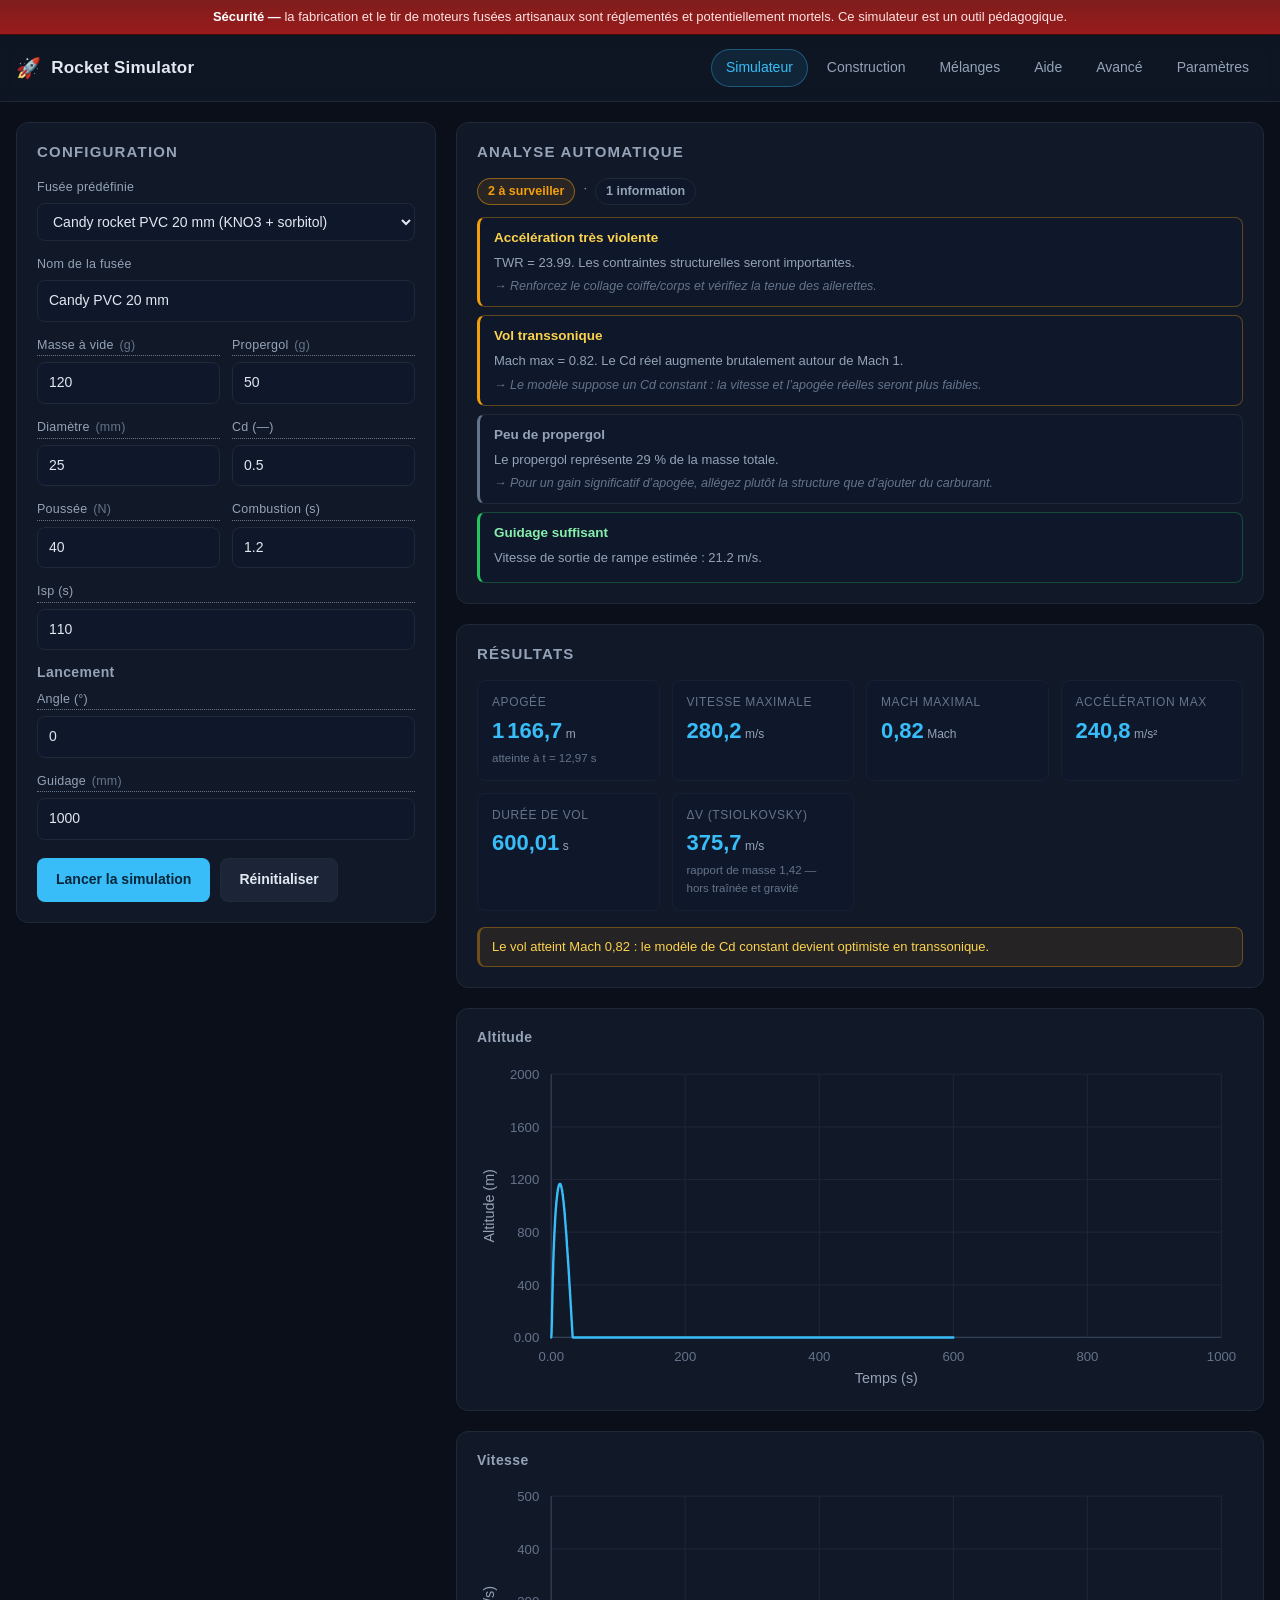
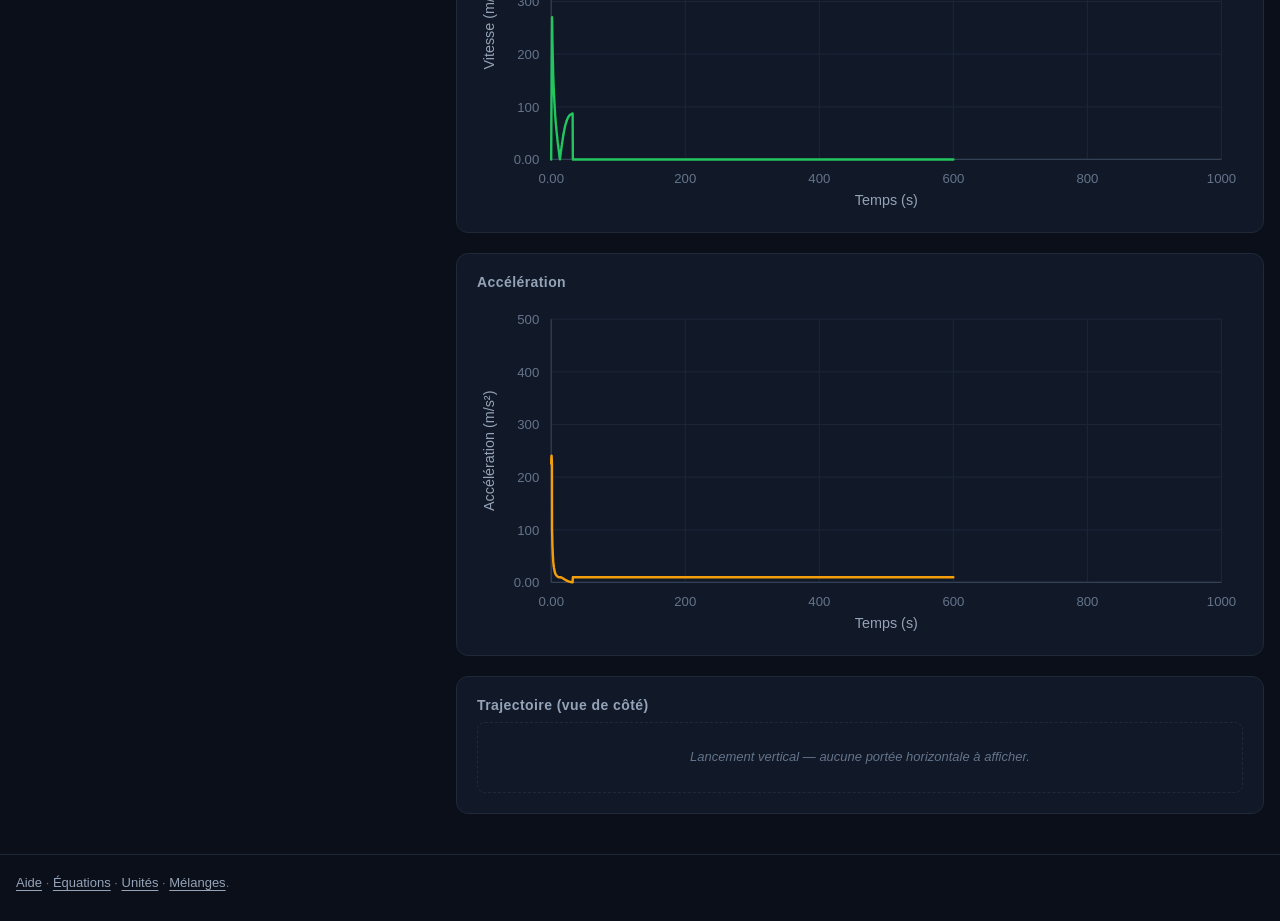
==== commit eabc5b35: "add(fonction): ajout page des mélanges, + advisor pour aide a la creation de fusée" ====
--- a/index.html
+++ b/index.html
@@ -4,7 +4,6 @@
   <meta charset="utf-8">
   <meta name="viewport" content="width=device-width, initial-scale=1">
   <title>Simulateur — Rocket Simulator</title>
-  <meta name="description" content="Simulateur 2D de vol de fusée artisanale.">
   <link rel="icon" type="image/svg+xml" href="assets/favicon.svg">
   <link rel="stylesheet" href="css/reset.css">
   <link rel="stylesheet" href="css/style.css">
@@ -26,6 +25,7 @@
       <nav class="site-nav" aria-label="Navigation principale">
         <a href="index.html" class="is-active" aria-current="page">Simulateur</a>
         <a href="builder.html">Construction</a>
+        <a href="propellant.html">Mélanges</a>
         <a href="help.html">Aide</a>
         <a href="advanced.html">Avancé</a>
         <a href="settings.html">Paramètres</a>
@@ -45,19 +45,19 @@
 
       <form id="rocket-form" novalidate autocomplete="off">
         <label class="field">
-          <span class="field-label" data-tip="Nom libre, sans effet sur la simulation.">Nom de la fusée</span>
+          <span class="field-label">Nom de la fusée</span>
           <input type="text" id="name" name="name" value="Ma fusée">
         </label>
 
         <div class="field-row">
           <label class="field">
-            <span class="field-label" data-tip="Masse de la fusée sans le carburant (coque, coiffe, ailerettes)." tabindex="0">
+            <span class="field-label" data-tip="Masse de la fusée sans carburant." tabindex="0">
               Masse à vide <span class="field-unit" data-unit-for="mass">(g)</span>
             </span>
             <input type="number" id="dryMass" name="dryMass" value="120" min="0.001" step="0.1">
           </label>
           <label class="field">
-            <span class="field-label" data-tip="Masse du mélange carburant + comburant qui brûle." tabindex="0">
+            <span class="field-label" data-tip="Masse du mélange carburant + comburant." tabindex="0">
               Propergol <span class="field-unit" data-unit-for="mass">(g)</span>
             </span>
             <input type="number" id="propellantMass" name="propellantMass" value="50" min="0" step="0.1">
@@ -66,13 +66,13 @@
 
         <div class="field-row">
           <label class="field">
-            <span class="field-label" data-tip="Diamètre extérieur du corps de la fusée." tabindex="0">
+            <span class="field-label" data-tip="Diamètre extérieur du corps." tabindex="0">
               Diamètre <span class="field-unit" data-unit-for="length">(mm)</span>
             </span>
             <input type="number" id="diameter" name="diameter" value="25" min="1" step="0.1">
           </label>
           <label class="field">
-            <span class="field-label" data-tip="Coefficient de traînée (sans unité). 0,3 = très aérodynamique ; 1,0 = forme plate." tabindex="0">
+            <span class="field-label" data-tip="Coefficient de traînée (sans unité)." tabindex="0">
               Cd (—)
             </span>
             <input type="number" id="cd" name="cd" value="0.5" min="0.01" step="0.01">
@@ -81,13 +81,13 @@
 
         <div class="field-row">
           <label class="field">
-            <span class="field-label" data-tip="Force exercée par le moteur. 1 N ≈ poids d'une pomme (100 g)." tabindex="0">
+            <span class="field-label" data-tip="Force exercée par le moteur." tabindex="0">
               Poussée <span class="field-unit" data-unit-for="force">(N)</span>
             </span>
             <input type="number" id="thrust" name="thrust" value="40" min="0" step="0.1">
           </label>
           <label class="field">
-            <span class="field-label" data-tip="Temps pendant lequel le moteur produit de la poussée." tabindex="0">
+            <span class="field-label" data-tip="Temps pendant lequel le moteur pousse." tabindex="0">
               Combustion (s)
             </span>
             <input type="number" id="burnTime" name="burnTime" value="1.2" min="0" step="0.01">
@@ -95,8 +95,8 @@
         </div>
 
         <label class="field">
-          <span class="field-label" data-tip="Impulsion spécifique : note d'efficacité du carburant. Solide amateur ≈ 100–130 s." tabindex="0">
-            Impulsion spécifique (s)
+          <span class="field-label" data-tip="Impulsion spécifique : efficacité du carburant." tabindex="0">
+            Isp (s)
           </span>
           <input type="number" id="isp" name="isp" value="110" min="1" step="1">
         </label>
@@ -104,14 +104,14 @@
         <h3 class="chart-title">Lancement</h3>
 
         <label class="field">
-          <span class="field-label" data-tip="Inclinaison depuis la verticale. 0° = tir vertical. Au-delà de 45°, la portée devient très importante." tabindex="0">
+          <span class="field-label" data-tip="Inclinaison depuis la verticale." tabindex="0">
             Angle (°)
           </span>
           <input type="number" id="launchAngle" name="launchAngle" value="0" min="0" max="80" step="1">
         </label>
 
         <label class="field">
-          <span class="field-label" data-tip="Longueur de la rampe ou du tube qui guide la fusée au décollage. 0 = lancement libre." tabindex="0">
+          <span class="field-label" data-tip="Longueur de guidage. 0 = lancement libre." tabindex="0">
             Guidage <span class="field-unit" data-unit-for="length">(mm)</span>
           </span>
           <input type="number" id="railLength" name="railLength" value="1000" min="0" step="10">
@@ -127,6 +127,12 @@
     </section>
 
     <section class="col-right">
+
+      <div class="card">
+        <h2 class="card-title">Analyse automatique</h2>
+        <div id="advisor"></div>
+      </div>
+
       <div class="card">
         <h2 class="card-title">Résultats</h2>
         <div id="results"></div>
@@ -157,9 +163,10 @@
 
   <footer class="site-footer">
     <div class="wrap">
-      Besoin d'aide ? <a href="help.html">Version simple</a> ·
+      <a href="help.html">Aide</a> ·
       <a href="advanced.html">Équations</a> ·
-      <a href="settings.html">Changer d'unités</a>.
+      <a href="settings.html">Unités</a> ·
+      <a href="propellant.html">Mélanges</a>.
     </div>
   </footer>
 
--- a/css/components.css
+++ b/css/components.css
@@ -42,17 +42,15 @@
 }
 
 .btn:active { transform: translateY(1px); }
-
 .btn-primary { background: var(--accent); color: #06263a; }
 .btn-primary:hover { background: var(--accent-strong); }
-
+.btn-primary:disabled { opacity: 0.4; cursor: not-allowed; }
 .btn-ghost {
   background: #1b2537;
   color: var(--text);
   border-color: var(--border);
 }
 .btn-ghost:hover { background: #243149; }
-
 .btn:focus-visible { outline: 2px solid var(--accent); outline-offset: 2px; }
 
 .actions {
@@ -65,10 +63,7 @@
 /* ==========================================================================
    3. Formulaires
    ========================================================================== */
-.field {
-  display: block;
-  margin-bottom: 14px;
-}
+.field { display: block; margin-bottom: 14px; }
 
 .field-label {
   display: block;
@@ -158,11 +153,7 @@
 /* ==========================================================================
    5. Avertissements
    ========================================================================== */
-.warn-list {
-  margin-top: 16px;
-  display: grid;
-  gap: 8px;
-}
+.warn-list { margin-top: 16px; display: grid; gap: 8px; }
 
 .warn-list li {
   background: rgba(245, 158, 11, 0.09);
@@ -177,16 +168,8 @@
 /* ==========================================================================
    6. Graphiques SVG
    ========================================================================== */
-.chart-host {
-  position: relative;
-  width: 100%;
-}
-
-.chart {
-  width: 100%;
-  height: auto;
-  overflow: visible;
-}
+.chart-host { position: relative; width: 100%; }
+.chart { width: 100%; height: auto; overflow: visible; }
 
 .chart-grid { stroke: #1b2537; stroke-width: 1; }
 .chart-axis { stroke: #334155; stroke-width: 1; }
@@ -285,7 +268,7 @@
 .stability-text { font-size: 13px; color: var(--text-muted); }
 
 /* ==========================================================================
-   8. Contenu éditorial (about / advanced)
+   8. Contenu éditorial (advanced)
    ========================================================================== */
 .prose h2 { font-size: 20px; margin: 28px 0 10px; }
 .prose h2:first-child { margin-top: 0; }
@@ -368,7 +351,7 @@
 }
 
 /* ==========================================================================
-   10. Paramètres — blocs d'unités
+   10. Paramètres — unités
    ========================================================================== */
 .unit-card { margin-bottom: 16px; }
 
@@ -435,7 +418,7 @@
 }
 
 /* ==========================================================================
-   12. Diagramme (builder) — highlight + guide
+   12. Diagramme (builder)
    ========================================================================== */
 .dgm-shape {
   transition: stroke 0.15s ease, stroke-width 0.15s ease, filter 0.15s ease;
@@ -477,6 +460,19 @@
   height: auto;
   max-width: 100%;
   max-height: min(52vh, 460px);
+  margin-inline: auto;
+}
+
+.preview-host {
+  display: flex;
+  justify-content: center;
+}
+
+.preview-host svg.chart {
+  width: auto;
+  height: auto;
+  max-width: 100%;
+  max-height: min(38vh, 320px);
   margin-inline: auto;
 }
 
@@ -511,4 +507,222 @@
     border-radius: 3px;
   }
   .layout--builder .col-right::-webkit-scrollbar-track { background: transparent; }
+}
+
+/* ==========================================================================
+   14. Conseils automatiques (advisor)
+   ========================================================================== */
+.advisor-summary {
+  font-size: 13px;
+  color: var(--text-muted);
+  margin-bottom: 12px;
+  display: flex;
+  flex-wrap: wrap;
+  gap: 8px;
+}
+
+.advisor-summary span {
+  padding: 3px 10px;
+  border-radius: 999px;
+  border: 1px solid;
+  font-weight: 600;
+  font-size: 12.5px;
+}
+
+.advisor-summary span[data-sev="danger"] {
+  color: #f87171; border-color: rgba(220, 38, 38, 0.5);
+  background: rgba(220, 38, 38, 0.12);
+}
+.advisor-summary span[data-sev="warn"] {
+  color: var(--warn); border-color: rgba(245, 158, 11, 0.5);
+  background: rgba(245, 158, 11, 0.1);
+}
+.advisor-summary span[data-sev="info"] {
+  color: var(--text-muted); border-color: var(--border);
+  background: var(--surface-alt);
+}
+.advisor-summary span[data-sev="ok"] {
+  color: var(--ok); border-color: rgba(34, 197, 94, 0.5);
+  background: rgba(34, 197, 94, 0.1);
+}
+
+.advisor-list {
+  display: grid;
+  gap: 8px;
+}
+
+.advisor-item {
+  padding: 10px 14px;
+  border-radius: var(--radius-sm);
+  border: 1px solid;
+  border-left-width: 3px;
+  background: var(--surface-alt);
+}
+
+.advisor-item[data-sev="danger"] {
+  border-color: rgba(220, 38, 38, 0.4);
+  border-left-color: var(--danger);
+}
+.advisor-item[data-sev="warn"] {
+  border-color: rgba(245, 158, 11, 0.35);
+  border-left-color: var(--warn);
+}
+.advisor-item[data-sev="info"] {
+  border-color: var(--border);
+  border-left-color: #64748b;
+}
+.advisor-item[data-sev="ok"] {
+  border-color: rgba(34, 197, 94, 0.3);
+  border-left-color: var(--ok);
+}
+
+.advisor-head {
+  font-weight: 700;
+  font-size: 13.5px;
+  margin-bottom: 4px;
+}
+
+.advisor-item[data-sev="danger"] .advisor-head { color: #f87171; }
+.advisor-item[data-sev="warn"] .advisor-head { color: #fcd34d; }
+.advisor-item[data-sev="info"] .advisor-head { color: var(--text-muted); }
+.advisor-item[data-sev="ok"] .advisor-head { color: #86efac; }
+
+.advisor-msg {
+  font-size: 13px;
+  color: var(--text-muted);
+  margin: 0 0 4px;
+}
+
+.advisor-hint {
+  font-size: 12.5px;
+  color: var(--text-dim);
+  margin: 0;
+  font-style: italic;
+}
+
+/* ==========================================================================
+   15. Page Mélanges
+   ========================================================================== */
+.ack-list {
+  display: grid;
+  gap: 10px;
+  margin: 0 0 18px;
+}
+
+.ack-item {
+  background: var(--surface-alt);
+  border: 1px solid var(--border);
+  border-radius: var(--radius-sm);
+  padding: 11px 14px;
+}
+
+.ack-item label {
+  display: flex;
+  gap: 10px;
+  align-items: flex-start;
+  cursor: pointer;
+  font-size: 13.5px;
+  color: var(--text-muted);
+}
+
+.ack-item input[type="checkbox"] {
+  accent-color: var(--accent);
+  margin-top: 3px;
+  flex-shrink: 0;
+}
+
+.recipe-title {
+  font-size: 17px;
+  color: var(--accent);
+  margin-bottom: 4px;
+}
+
+.recipe-note {
+  font-size: 13px;
+  color: var(--text-muted);
+  margin-bottom: 14px;
+}
+
+.recipe-table {
+  font-size: 14px;
+  margin-bottom: 14px;
+}
+
+.recipe-table th,
+.recipe-table td {
+  text-align: left;
+  padding: 8px 10px;
+  border-bottom: 1px solid var(--border-soft);
+}
+
+.recipe-table th {
+  color: var(--text-dim);
+  font-weight: 500;
+  font-size: 12px;
+  text-transform: uppercase;
+  letter-spacing: 0.05em;
+}
+
+.recipe-table td.num,
+.recipe-table th.num {
+  text-align: right;
+  font-variant-numeric: tabular-nums;
+}
+
+.recipe-total {
+  background: var(--surface-alt);
+  font-weight: 700;
+}
+
+.recipe-total td {
+  color: var(--accent);
+  border-bottom: none;
+}
+
+.recipe-impulse {
+  font-size: 13px;
+  color: var(--text-muted);
+  margin: 12px 0 2px;
+}
+
+.recipe-impulse-value {
+  font-size: 20px;
+  font-weight: 700;
+  color: var(--accent);
+  font-variant-numeric: tabular-nums;
+  margin: 0 0 4px;
+}
+
+.recipe-impulse-hint {
+  font-size: 12px;
+  color: var(--text-dim);
+  font-style: italic;
+  margin: 0 0 14px;
+}
+
+.recipe-reminder {
+  background: rgba(220, 38, 38, 0.08);
+  border: 1px solid rgba(220, 38, 38, 0.35);
+  border-left: 3px solid var(--danger);
+  border-radius: var(--radius-sm);
+  padding: 14px 16px;
+  margin-top: 18px;
+}
+
+.recipe-reminder p {
+  color: var(--text);
+  font-size: 13.5px;
+  margin-bottom: 8px;
+}
+
+.recipe-reminder ul {
+  list-style: disc;
+  padding-left: 20px;
+  margin: 0;
+}
+
+.recipe-reminder li {
+  color: var(--text-muted);
+  font-size: 13px;
+  margin-bottom: 6px;
 }
